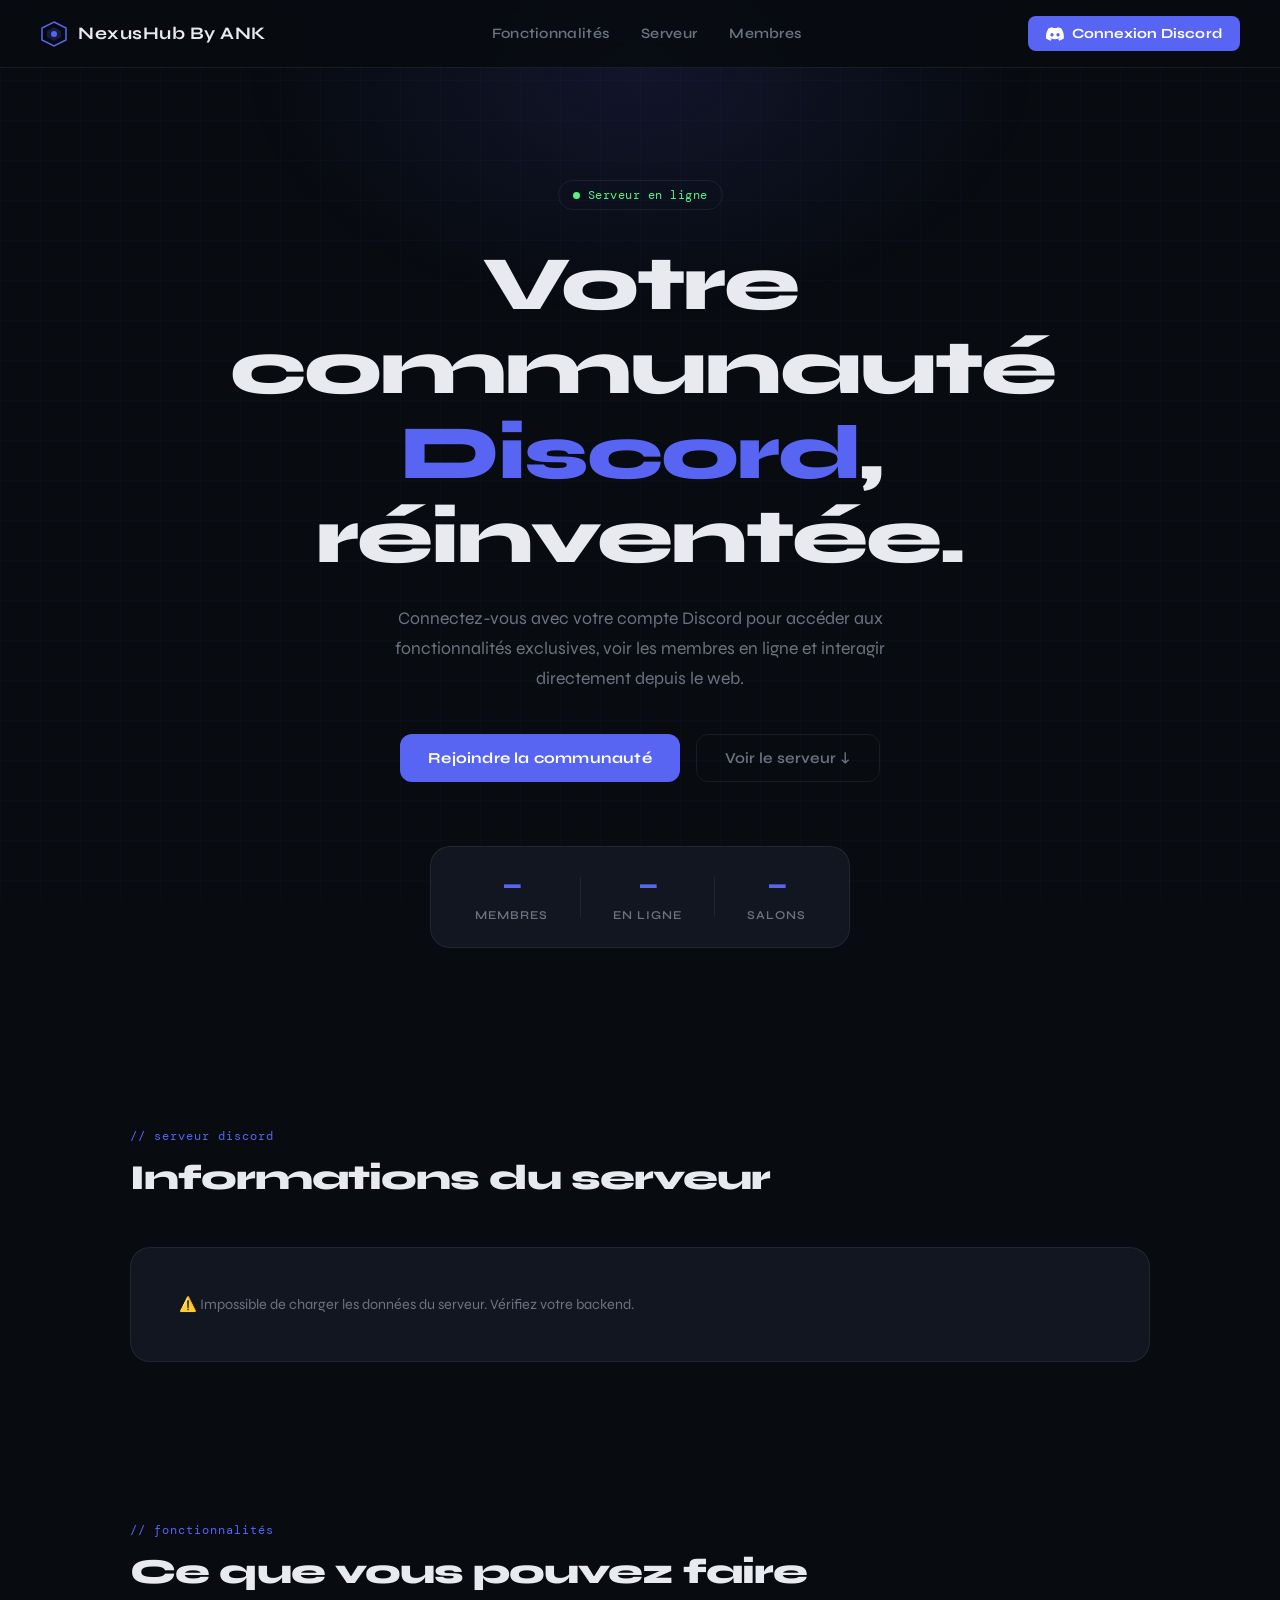
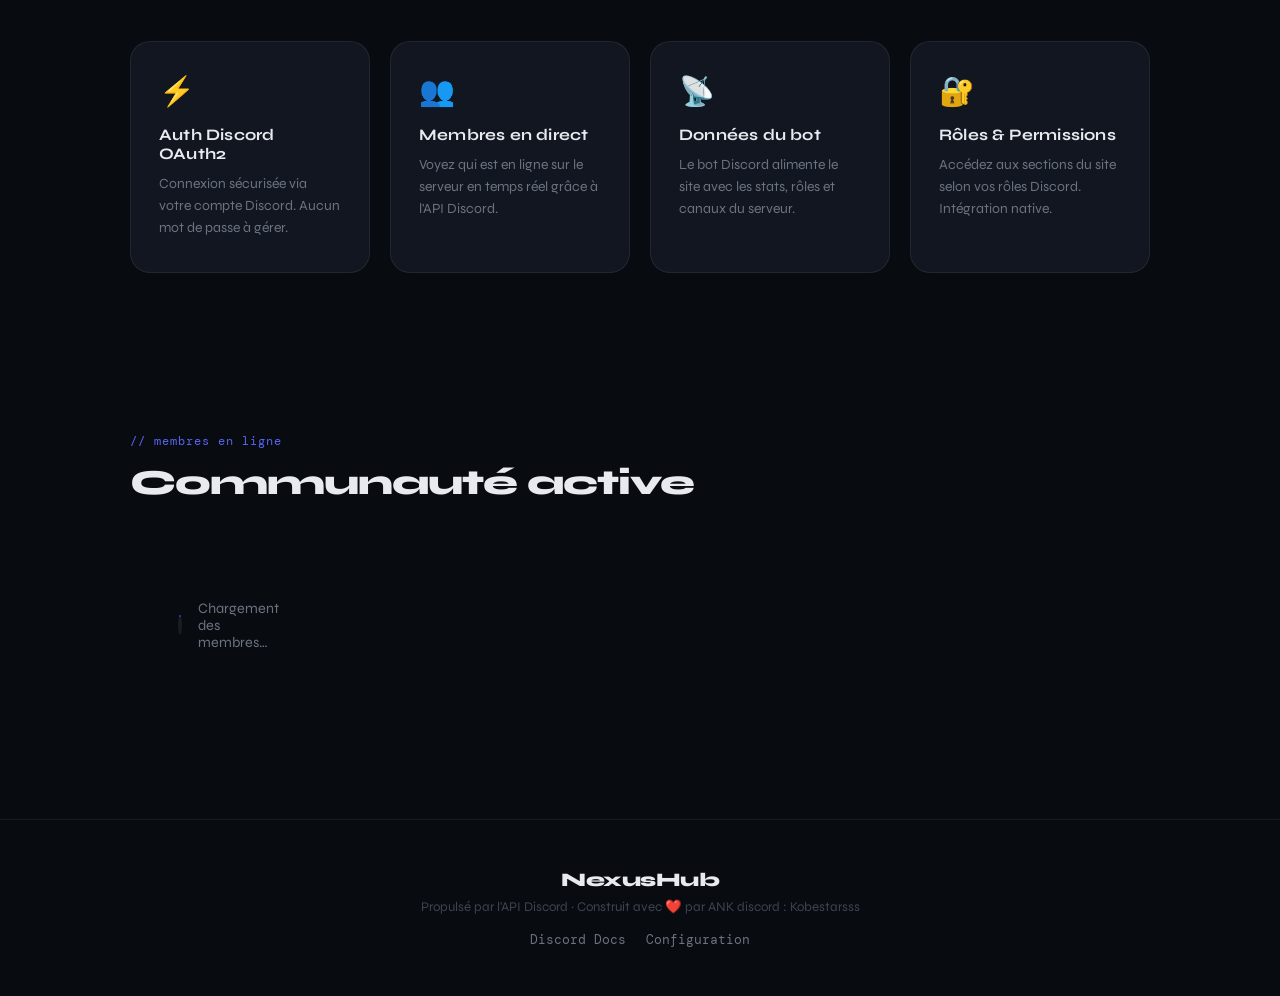
==== index.html @ a1760bae "first commit" ====
<!doctype html>
<html lang="fr">
  <head>
    <meta charset="UTF-8" />
    <meta name="viewport" content="width=device-width, initial-scale=1.0" />
    <title>NexusHub — Discord Connected</title>
    <link rel="stylesheet" href="style.css" />
    <link
      href="https://fonts.googleapis.com/css2?family=Syne:wght@400;600;700;800&family=DM+Mono:wght@300;400;500&display=swap"
      rel="stylesheet"
    />
  </head>
  <body>
    <!-- BACKGROUND -->
    <div class="bg-grid"></div>
    <div class="bg-glow"></div>

    <!-- NAV -->
    <nav class="navbar">
      <div class="nav-logo">
        <svg width="28" height="28" viewBox="0 0 28 28" fill="none">
          <polygon
            points="14,2 26,8 26,20 14,26 2,20 2,8"
            fill="none"
            stroke="var(--accent)"
            stroke-width="1.5"
          />
          <polygon
            points="14,7 21,11 21,17 14,21 7,17 7,11"
            fill="var(--accent)"
            opacity="0.2"
          />
          <circle cx="14" cy="14" r="3" fill="var(--accent)" />
        </svg>
        <span>NexusHub By ANK </span>
      </div>
      <div class="nav-links">
        <a href="#features">Fonctionnalités</a>
        <a href="#server">Serveur</a>
        <a href="#membres">Membres</a>
      </div>
      <div class="nav-actions">
        <div id="auth-status" class="auth-status">
          <button id="login-btn" class="btn-login" onclick="initiateLogin()">
            <svg width="18" height="14" viewBox="0 0 71 55" fill="currentColor">
              <path
                d="M60.1 4.9A58.5 58.5 0 0 0 45.5.4a.2.2 0 0 0-.2.1 40.8 40.8 0 0 0-1.8 3.7 54 54 0 0 0-16.2 0A37.5 37.5 0 0 0 25.4.5a.2.2 0 0 0-.2-.1A58.4 58.4 0 0 0 10.5 5a.2.2 0 0 0-.1.1C1.6 18.7-.9 32 .3 45.1a.2.2 0 0 0 .1.1 58.8 58.8 0 0 0 17.7 9 .2.2 0 0 0 .2-.1c1.4-1.9 2.6-3.8 3.6-5.9a.2.2 0 0 0-.1-.3 38.7 38.7 0 0 1-5.5-2.6.2.2 0 0 1 0-.4c.4-.3.7-.6 1.1-.9a.2.2 0 0 1 .2 0c11.5 5.2 24 5.2 35.3 0a.2.2 0 0 1 .2 0l1 .9a.2.2 0 0 1 0 .4 36.2 36.2 0 0 1-5.5 2.6.2.2 0 0 0-.1.3c1.1 2 2.3 4 3.6 5.9a.2.2 0 0 0 .2.1 58.7 58.7 0 0 0 17.8-9 .2.2 0 0 0 .1-.1c1.5-15.1-2.5-28.2-10.5-39.9a.2.2 0 0 0-.1-.1zM23.7 37.3c-3.5 0-6.4-3.2-6.4-7.1s2.8-7.1 6.4-7.1c3.6 0 6.5 3.2 6.4 7.1 0 3.9-2.8 7.1-6.4 7.1zm23.7 0c-3.5 0-6.4-3.2-6.4-7.1s2.8-7.1 6.4-7.1c3.6 0 6.5 3.2 6.4 7.1 0 3.9-2.8 7.1-6.4 7.1z"
              />
            </svg>
            Connexion Discord
          </button>
        </div>
      </div>
    </nav>

    <!-- HERO -->
    <section class="hero">
      <div class="hero-tag">
        <span class="tag-dot"></span>
        Serveur en ligne
      </div>
      <h1 class="hero-title">
        Votre communauté<br />
        <em>Discord</em>, réinventée.
      </h1>
      <p class="hero-sub">
        Connectez-vous avec votre compte Discord pour accéder aux
        fonctionnalités exclusives, voir les membres en ligne et interagir
        directement depuis le web.
      </p>
      <div class="hero-ctas">
        <button class="btn-primary" onclick="initiateLogin()">
          Rejoindre la communauté
        </button>
        <a href="#server" class="btn-ghost">Voir le serveur ↓</a>
      </div>
      <div class="hero-stats">
        <div class="stat">
          <span class="stat-num" id="stat-members">—</span>
          <span class="stat-label">membres</span>
        </div>
        <div class="stat-sep"></div>
        <div class="stat">
          <span class="stat-num" id="stat-online">—</span>
          <span class="stat-label">en ligne</span>
        </div>
        <div class="stat-sep"></div>
        <div class="stat">
          <span class="stat-num" id="stat-channels">—</span>
          <span class="stat-label">salons</span>
        </div>
      </div>
    </section>

    <!-- SERVER INFO -->
    <section class="section" id="server">
      <div class="section-header">
        <span class="section-tag">// serveur discord</span>
        <h2>Informations du serveur</h2>
      </div>
      <div class="server-card" id="server-card">
        <div class="server-loading">
          <div class="spinner"></div>
          <span>Chargement des données du serveur…</span>
        </div>
      </div>
    </section>

    <!-- FEATURES -->
    <section class="section" id="features">
      <div class="section-header">
        <span class="section-tag">// fonctionnalités</span>
        <h2>Ce que vous pouvez faire</h2>
      </div>
      <div class="features-grid">
        <div class="feature-card">
          <div class="feature-icon">⚡</div>
          <h3>Auth Discord OAuth2</h3>
          <p>
            Connexion sécurisée via votre compte Discord. Aucun mot de passe à
            gérer.
          </p>
        </div>
        <div class="feature-card">
          <div class="feature-icon">👥</div>
          <h3>Membres en direct</h3>
          <p>
            Voyez qui est en ligne sur le serveur en temps réel grâce à l'API
            Discord.
          </p>
        </div>
        <div class="feature-card">
          <div class="feature-icon">📡</div>
          <h3>Données du bot</h3>
          <p>
            Le bot Discord alimente le site avec les stats, rôles et canaux du
            serveur.
          </p>
        </div>
        <div class="feature-card">
          <div class="feature-icon">🔐</div>
          <h3>Rôles & Permissions</h3>
          <p>
            Accédez aux sections du site selon vos rôles Discord. Intégration
            native.
          </p>
        </div>
      </div>
    </section>

    <!-- MEMBRES EN LIGNE -->
    <section class="section" id="membres">
      <div class="section-header">
        <span class="section-tag">// membres en ligne</span>
        <h2>Communauté active</h2>
      </div>
      <div class="members-grid" id="members-grid">
        <div class="members-loading">
          <div class="spinner"></div>
          <span>Chargement des membres…</span>
        </div>
      </div>
    </section>

    <!-- USER PROFILE (hidden by default) -->
    <div class="user-panel" id="user-panel" style="display: none">
      <div class="panel-header">
        <span>Votre profil Discord</span>
        <button onclick="logout()" class="btn-logout">Déconnexion</button>
      </div>
      <div class="panel-body" id="panel-body"></div>
    </div>

    <!-- FOOTER -->
    <footer class="footer">
      <div class="footer-logo">NexusHub</div>
      <p class="footer-sub">
        Propulsé par l'API Discord · Construit avec ❤️ par ANK discord :
        Kobestarsss
      </p>
      <div class="footer-links">
        <a href="https://discord.com/developers/docs" target="_blank"
          >Discord Docs</a
        >
        <a href="config.js">Configuration</a>
      </div>
    </footer>

    <script src="config.js"></script>
    <script src="app.js"></script>
  </body>
</html>
---- style.css ----
/* ===========================
   VARIABLES & RESET
=========================== */
:root {
  --bg: #080b10;
  --bg2: #0d1117;
  --surface: #111620;
  --surface2: #1a2030;
  --border: rgba(255,255,255,0.07);
  --accent: #5865F2;
  --accent-glow: rgba(88,101,242,0.25);
  --accent-light: #7289da;
  --green: #57f287;
  --yellow: #fee75c;
  --red: #ed4245;
  --text: #e8eaf0;
  --text-muted: #6b7280;
  --text-dim: #3d4451;
  --radius: 12px;
  --radius-lg: 20px;
  --font-display: 'Syne', sans-serif;
  --font-mono: 'DM Mono', monospace;
}

*, *::before, *::after { box-sizing: border-box; margin: 0; padding: 0; }

html { scroll-behavior: smooth; }

body {
  background: var(--bg);
  color: var(--text);
  font-family: var(--font-display);
  min-height: 100vh;
  overflow-x: hidden;
}

a { color: inherit; text-decoration: none; }

/* ===========================
   BACKGROUND
=========================== */
.bg-grid {
  position: fixed;
  inset: 0;
  background-image:
    linear-gradient(rgba(88,101,242,0.04) 1px, transparent 1px),
    linear-gradient(90deg, rgba(88,101,242,0.04) 1px, transparent 1px);
  background-size: 40px 40px;
  pointer-events: none;
  z-index: 0;
}

.bg-glow {
  position: fixed;
  top: -20%;
  left: 50%;
  transform: translateX(-50%);
  width: 800px;
  height: 500px;
  background: radial-gradient(ellipse, rgba(88,101,242,0.12) 0%, transparent 70%);
  pointer-events: none;
  z-index: 0;
}

/* ===========================
   NAVBAR
=========================== */
.navbar {
  position: fixed;
  top: 0;
  left: 0;
  right: 0;
  z-index: 100;
  display: flex;
  align-items: center;
  justify-content: space-between;
  padding: 16px 40px;
  background: rgba(8,11,16,0.85);
  backdrop-filter: blur(20px);
  border-bottom: 1px solid var(--border);
}

.nav-logo {
  display: flex;
  align-items: center;
  gap: 10px;
  font-size: 1.1rem;
  font-weight: 700;
  letter-spacing: 0.5px;
}

.nav-links {
  display: flex;
  gap: 32px;
}

.nav-links a {
  color: var(--text-muted);
  font-size: 0.9rem;
  font-weight: 600;
  transition: color 0.2s;
  letter-spacing: 0.3px;
}

.nav-links a:hover { color: var(--text); }

.btn-login {
  display: flex;
  align-items: center;
  gap: 8px;
  padding: 9px 18px;
  background: var(--accent);
  color: white;
  border: none;
  border-radius: 8px;
  font-family: var(--font-display);
  font-size: 0.875rem;
  font-weight: 700;
  cursor: pointer;
  transition: all 0.2s;
  letter-spacing: 0.2px;
}

.btn-login:hover {
  background: var(--accent-light);
  transform: translateY(-1px);
  box-shadow: 0 4px 20px var(--accent-glow);
}

/* ===========================
   HERO
=========================== */
.hero {
  position: relative;
  z-index: 1;
  padding: 180px 40px 100px;
  max-width: 900px;
  margin: 0 auto;
  text-align: center;
}

.hero-tag {
  display: inline-flex;
  align-items: center;
  gap: 8px;
  padding: 6px 14px;
  border: 1px solid var(--border);
  border-radius: 999px;
  font-family: var(--font-mono);
  font-size: 0.78rem;
  color: var(--green);
  margin-bottom: 32px;
  letter-spacing: 0.5px;
}

.tag-dot {
  width: 7px;
  height: 7px;
  background: var(--green);
  border-radius: 50%;
  animation: pulse-green 2s infinite;
}

@keyframes pulse-green {
  0%, 100% { opacity: 1; box-shadow: 0 0 0 0 rgba(87,242,135,0.4); }
  50% { opacity: 0.7; box-shadow: 0 0 0 6px rgba(87,242,135,0); }
}

.hero-title {
  font-size: clamp(2.8rem, 6vw, 5rem);
  font-weight: 800;
  line-height: 1.1;
  letter-spacing: -2px;
  margin-bottom: 24px;
}

.hero-title em {
  font-style: normal;
  color: var(--accent);
  position: relative;
}

.hero-sub {
  font-size: 1.1rem;
  color: var(--text-muted);
  max-width: 560px;
  margin: 0 auto 40px;
  line-height: 1.7;
  font-weight: 400;
}

.hero-ctas {
  display: flex;
  gap: 16px;
  justify-content: center;
  margin-bottom: 64px;
}

.btn-primary {
  padding: 14px 28px;
  background: var(--accent);
  color: white;
  border: none;
  border-radius: var(--radius);
  font-family: var(--font-display);
  font-size: 0.95rem;
  font-weight: 700;
  cursor: pointer;
  transition: all 0.2s;
  letter-spacing: 0.2px;
}

.btn-primary:hover {
  transform: translateY(-2px);
  box-shadow: 0 8px 30px var(--accent-glow);
}

.btn-ghost {
  padding: 14px 28px;
  background: transparent;
  color: var(--text-muted);
  border: 1px solid var(--border);
  border-radius: var(--radius);
  font-size: 0.95rem;
  font-weight: 600;
  cursor: pointer;
  transition: all 0.2s;
  display: flex;
  align-items: center;
}

.btn-ghost:hover { color: var(--text); border-color: rgba(255,255,255,0.15); }

.hero-stats {
  display: flex;
  align-items: center;
  justify-content: center;
  gap: 32px;
  padding: 24px 40px;
  background: var(--surface);
  border: 1px solid var(--border);
  border-radius: var(--radius-lg);
  max-width: 420px;
  margin: 0 auto;
}

.stat { text-align: center; }

.stat-num {
  display: block;
  font-size: 1.6rem;
  font-weight: 800;
  color: var(--accent);
  font-family: var(--font-mono);
  letter-spacing: -1px;
}

.stat-label {
  font-size: 0.75rem;
  color: var(--text-muted);
  font-weight: 600;
  text-transform: uppercase;
  letter-spacing: 1px;
}

.stat-sep {
  width: 1px;
  height: 40px;
  background: var(--border);
}

/* ===========================
   SECTIONS
=========================== */
.section {
  position: relative;
  z-index: 1;
  max-width: 1100px;
  margin: 0 auto;
  padding: 80px 40px;
}

.section-header {
  margin-bottom: 48px;
}

.section-tag {
  font-family: var(--font-mono);
  font-size: 0.78rem;
  color: var(--accent);
  letter-spacing: 1px;
  display: block;
  margin-bottom: 12px;
}

.section-header h2 {
  font-size: 2.2rem;
  font-weight: 800;
  letter-spacing: -1px;
}

/* ===========================
   SERVER CARD
=========================== */
.server-card {
  background: var(--surface);
  border: 1px solid var(--border);
  border-radius: var(--radius-lg);
  overflow: hidden;
}

.server-loading, .members-loading {
  display: flex;
  align-items: center;
  gap: 16px;
  padding: 48px;
  color: var(--text-muted);
  font-size: 0.9rem;
}

.spinner {
  width: 20px;
  height: 20px;
  border: 2px solid var(--border);
  border-top-color: var(--accent);
  border-radius: 50%;
  animation: spin 0.8s linear infinite;
}

@keyframes spin { to { transform: rotate(360deg); } }

.server-info {
  display: flex;
  gap: 0;
}

.server-banner {
  width: 260px;
  flex-shrink: 0;
  background: linear-gradient(135deg, var(--accent) 0%, #4a5bd4 100%);
  min-height: 200px;
  display: flex;
  align-items: center;
  justify-content: center;
  font-size: 4rem;
}

.server-details {
  padding: 32px;
  flex: 1;
}

.server-name {
  font-size: 1.8rem;
  font-weight: 800;
  letter-spacing: -0.5px;
  margin-bottom: 8px;
}

.server-desc {
  color: var(--text-muted);
  font-size: 0.9rem;
  line-height: 1.6;
  margin-bottom: 24px;
}

.server-meta {
  display: flex;
  gap: 20px;
  flex-wrap: wrap;
}

.meta-badge {
  display: flex;
  align-items: center;
  gap: 6px;
  padding: 6px 12px;
  background: var(--surface2);
  border: 1px solid var(--border);
  border-radius: 8px;
  font-size: 0.82rem;
  font-weight: 600;
  color: var(--text-muted);
  font-family: var(--font-mono);
}

.meta-badge .dot {
  width: 7px;
  height: 7px;
  border-radius: 50%;
  background: var(--green);
}

/* ===========================
   FEATURES GRID
=========================== */
.features-grid {
  display: grid;
  grid-template-columns: repeat(auto-fit, minmax(240px, 1fr));
  gap: 20px;
}

.feature-card {
  padding: 32px 28px;
  background: var(--surface);
  border: 1px solid var(--border);
  border-radius: var(--radius-lg);
  transition: all 0.3s;
  position: relative;
  overflow: hidden;
}

.feature-card::before {
  content: '';
  position: absolute;
  top: 0;
  left: 0;
  right: 0;
  height: 1px;
  background: linear-gradient(90deg, transparent, var(--accent-glow), transparent);
  opacity: 0;
  transition: opacity 0.3s;
}

.feature-card:hover { border-color: rgba(88,101,242,0.3); transform: translateY(-2px); }
.feature-card:hover::before { opacity: 1; }

.feature-icon {
  font-size: 1.8rem;
  margin-bottom: 16px;
  display: block;
}

.feature-card h3 {
  font-size: 1rem;
  font-weight: 700;
  margin-bottom: 10px;
  letter-spacing: 0.2px;
}

.feature-card p {
  font-size: 0.875rem;
  color: var(--text-muted);
  line-height: 1.6;
  font-weight: 400;
}

/* ===========================
   MEMBERS GRID
=========================== */
.members-grid {
  display: grid;
  grid-template-columns: repeat(auto-fill, minmax(180px, 1fr));
  gap: 16px;
}

.member-card {
  padding: 20px;
  background: var(--surface);
  border: 1px solid var(--border);
  border-radius: var(--radius);
  display: flex;
  flex-direction: column;
  align-items: center;
  gap: 12px;
  text-align: center;
  transition: all 0.2s;
}

.member-card:hover {
  border-color: rgba(88,101,242,0.3);
  transform: translateY(-2px);
}

.member-avatar {
  position: relative;
  width: 56px;
  height: 56px;
}

.member-avatar img {
  width: 56px;
  height: 56px;
  border-radius: 50%;
  object-fit: cover;
}

.member-avatar-placeholder {
  width: 56px;
  height: 56px;
  border-radius: 50%;
  background: var(--accent);
  display: flex;
  align-items: center;
  justify-content: center;
  font-size: 1.4rem;
  font-weight: 700;
}

.status-dot {
  position: absolute;
  bottom: 1px;
  right: 1px;
  width: 13px;
  height: 13px;
  border-radius: 50%;
  border: 2px solid var(--surface);
}

.status-dot.online { background: var(--green); }
.status-dot.idle { background: var(--yellow); }
.status-dot.dnd { background: var(--red); }
.status-dot.offline { background: var(--text-dim); }

.member-name {
  font-size: 0.9rem;
  font-weight: 700;
  letter-spacing: 0.2px;
}

.member-role {
  font-size: 0.75rem;
  font-family: var(--font-mono);
  color: var(--accent-light);
  background: rgba(88,101,242,0.1);
  padding: 3px 8px;
  border-radius: 4px;
}

/* ===========================
   USER PANEL
=========================== */
.user-panel {
  position: fixed;
  bottom: 24px;
  right: 24px;
  z-index: 200;
  background: var(--surface);
  border: 1px solid rgba(88,101,242,0.3);
  border-radius: var(--radius-lg);
  width: 280px;
  overflow: hidden;
  box-shadow: 0 20px 60px rgba(0,0,0,0.5);
  animation: slideUp 0.3s ease;
}

@keyframes slideUp {
  from { opacity: 0; transform: translateY(20px); }
  to { opacity: 1; transform: translateY(0); }
}

.panel-header {
  display: flex;
  align-items: center;
  justify-content: space-between;
  padding: 14px 18px;
  background: rgba(88,101,242,0.1);
  border-bottom: 1px solid var(--border);
  font-size: 0.82rem;
  font-weight: 700;
  color: var(--text-muted);
  letter-spacing: 0.5px;
  text-transform: uppercase;
  font-family: var(--font-mono);
}

.btn-logout {
  padding: 4px 10px;
  background: rgba(237,66,69,0.15);
  color: var(--red);
  border: 1px solid rgba(237,66,69,0.2);
  border-radius: 6px;
  font-family: var(--font-display);
  font-size: 0.78rem;
  font-weight: 600;
  cursor: pointer;
  transition: all 0.2s;
}

.btn-logout:hover { background: rgba(237,66,69,0.25); }

.panel-body {
  padding: 18px;
  display: flex;
  align-items: center;
  gap: 14px;
}

.panel-avatar {
  width: 48px;
  height: 48px;
  border-radius: 50%;
  border: 2px solid var(--accent);
}

.panel-username {
  font-size: 0.95rem;
  font-weight: 700;
}

.panel-tag {
  font-size: 0.78rem;
  color: var(--text-muted);
  font-family: var(--font-mono);
}

/* ===========================
   FOOTER
=========================== */
.footer {
  position: relative;
  z-index: 1;
  text-align: center;
  padding: 48px 40px;
  border-top: 1px solid var(--border);
  margin-top: 40px;
}

.footer-logo {
  font-size: 1.2rem;
  font-weight: 800;
  margin-bottom: 8px;
  letter-spacing: -0.5px;
}

.footer-sub {
  font-size: 0.83rem;
  color: var(--text-dim);
  margin-bottom: 16px;
}

.footer-links {
  display: flex;
  gap: 20px;
  justify-content: center;
}

.footer-links a {
  font-size: 0.83rem;
  color: var(--text-muted);
  transition: color 0.2s;
  font-family: var(--font-mono);
}

.footer-links a:hover { color: var(--accent); }

/* ===========================
   CONNECTED USER IN NAV
=========================== */
.nav-user {
  display: flex;
  align-items: center;
  gap: 10px;
  padding: 6px 14px 6px 6px;
  background: var(--surface);
  border: 1px solid var(--border);
  border-radius: 999px;
  cursor: pointer;
  transition: all 0.2s;
}

.nav-user:hover { border-color: rgba(88,101,242,0.4); }

.nav-avatar {
  width: 30px;
  height: 30px;
  border-radius: 50%;
}

.nav-username {
  font-size: 0.875rem;
  font-weight: 700;
}

.nav-online-dot {
  width: 8px;
  height: 8px;
  border-radius: 50%;
  background: var(--green);
}

/* ===========================
   TOAST
=========================== */
.toast {
  position: fixed;
  top: 80px;
  right: 24px;
  z-index: 999;
  padding: 12px 20px;
  background: var(--surface2);
  border: 1px solid var(--border);
  border-radius: 10px;
  font-size: 0.875rem;
  font-weight: 600;
  display: flex;
  align-items: center;
  gap: 10px;
  animation: slideDown 0.3s ease;
  box-shadow: 0 8px 30px rgba(0,0,0,0.4);
}

@keyframes slideDown {
  from { opacity: 0; transform: translateY(-12px); }
  to { opacity: 1; transform: translateY(0); }
}

/* ===========================
   RESPONSIVE
=========================== */
@media (max-width: 768px) {
  .navbar { padding: 14px 20px; }
  .nav-links { display: none; }
  .hero { padding: 140px 20px 60px; }
  .hero-title { letter-spacing: -1px; }
  .hero-ctas { flex-direction: column; align-items: center; }
  .section { padding: 60px 20px; }
  .server-info { flex-direction: column; }
  .server-banner { width: 100%; min-height: 140px; }
  .user-panel { right: 12px; bottom: 12px; width: 260px; }
  .features-grid { grid-template-columns: 1fr; }
}
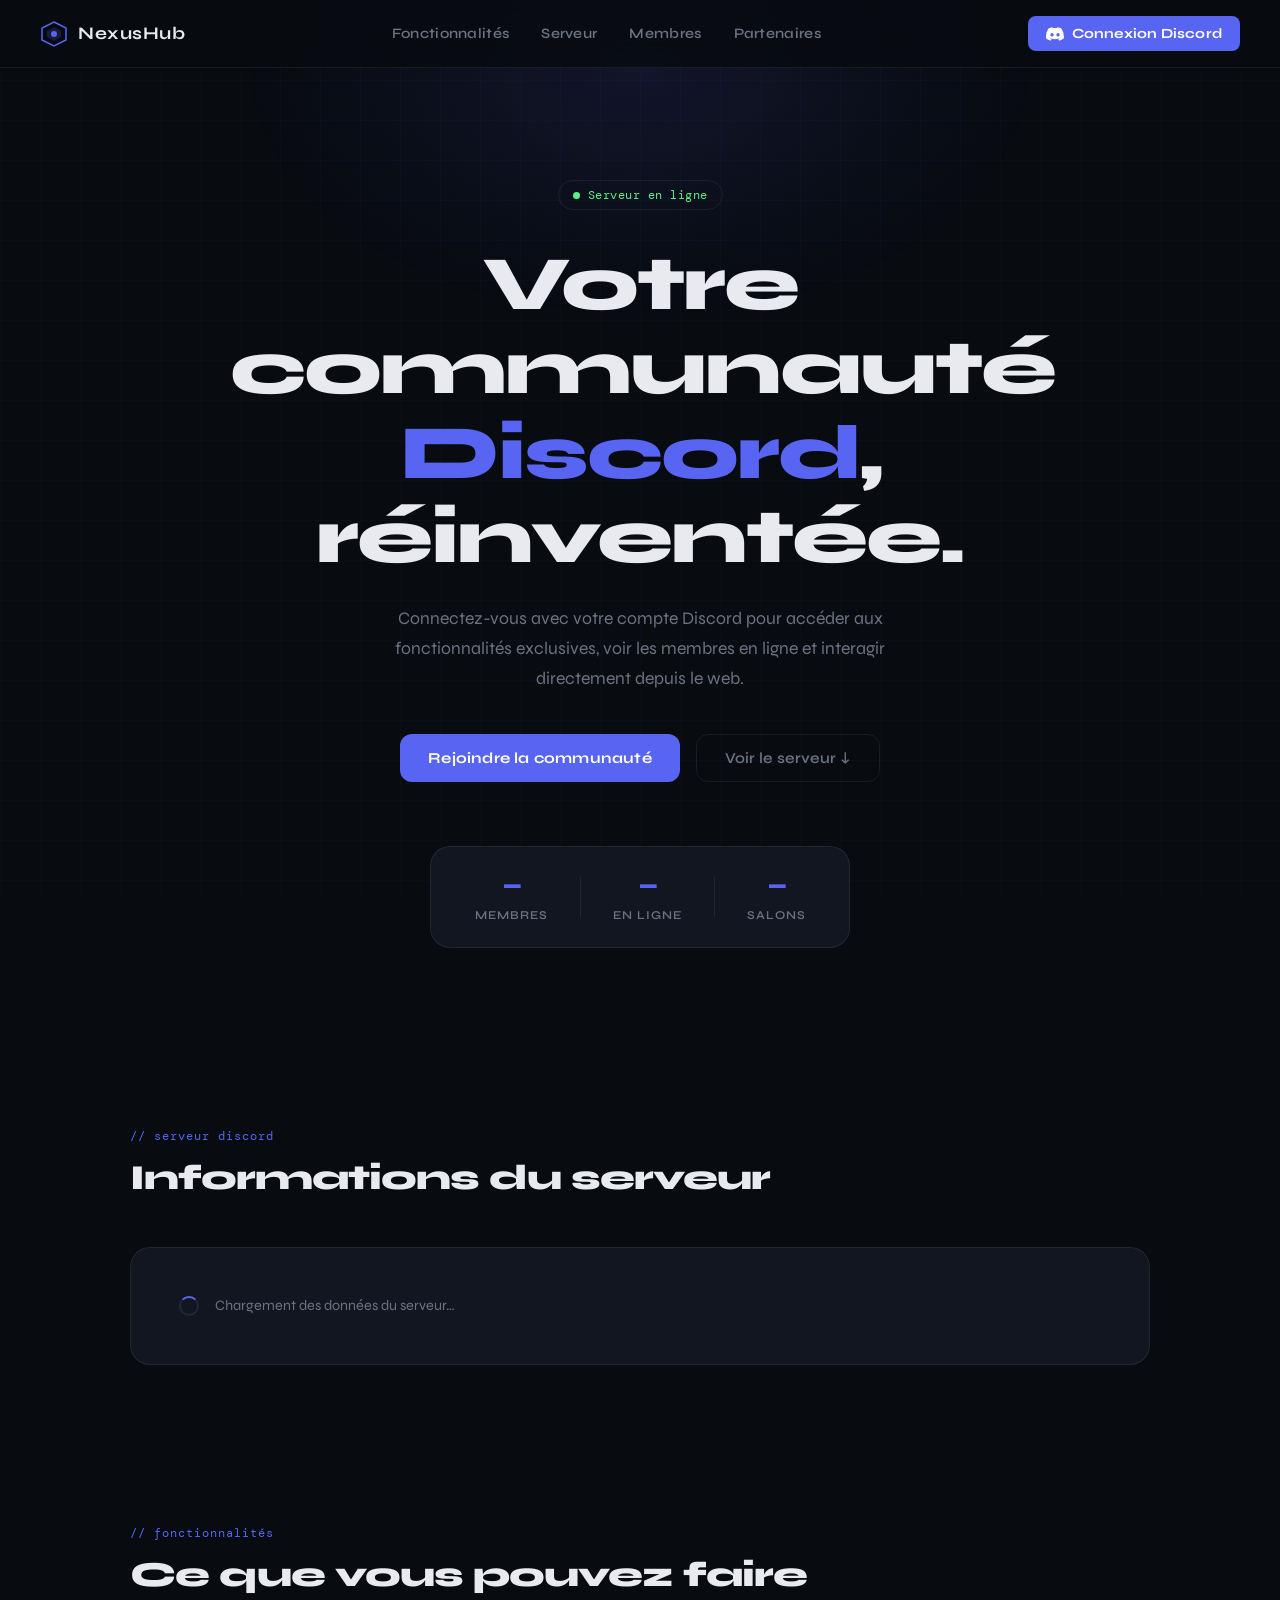
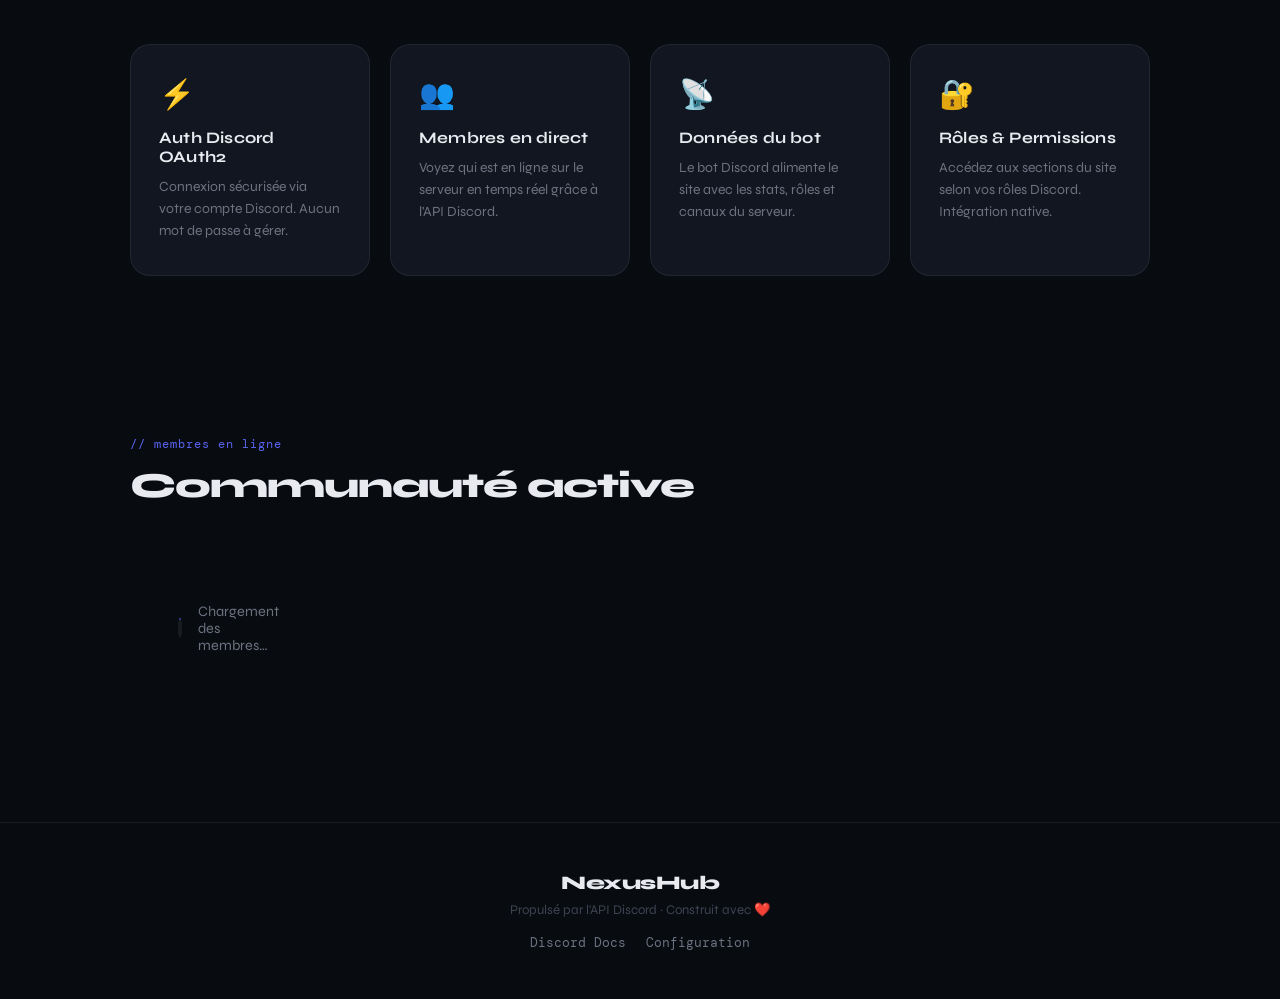
==== commit 8d756097: "update site" ====
--- a/index.html
+++ b/index.html
@@ -1,192 +1,158 @@
-<!doctype html>
+<!DOCTYPE html>
 <html lang="fr">
-  <head>
-    <meta charset="UTF-8" />
-    <meta name="viewport" content="width=device-width, initial-scale=1.0" />
-    <title>NexusHub — Discord Connected</title>
-    <link rel="stylesheet" href="style.css" />
-    <link
-      href="https://fonts.googleapis.com/css2?family=Syne:wght@400;600;700;800&family=DM+Mono:wght@300;400;500&display=swap"
-      rel="stylesheet"
-    />
-  </head>
-  <body>
-    <!-- BACKGROUND -->
-    <div class="bg-grid"></div>
-    <div class="bg-glow"></div>
+<head>
+  <meta charset="UTF-8" />
+  <meta name="viewport" content="width=device-width, initial-scale=1.0" />
+  <title>NexusHub — Discord Connected</title>
+  <link rel="stylesheet" href="style.css" />
+  <link href="https://fonts.googleapis.com/css2?family=Syne:wght@400;600;700;800&family=DM+Mono:wght@300;400;500&display=swap" rel="stylesheet" />
+</head>
+<body>
+  <!-- BACKGROUND -->
+  <div class="bg-grid"></div>
+  <div class="bg-glow"></div>
 
-    <!-- NAV -->
-    <nav class="navbar">
-      <div class="nav-logo">
-        <svg width="28" height="28" viewBox="0 0 28 28" fill="none">
-          <polygon
-            points="14,2 26,8 26,20 14,26 2,20 2,8"
-            fill="none"
-            stroke="var(--accent)"
-            stroke-width="1.5"
-          />
-          <polygon
-            points="14,7 21,11 21,17 14,21 7,17 7,11"
-            fill="var(--accent)"
-            opacity="0.2"
-          />
-          <circle cx="14" cy="14" r="3" fill="var(--accent)" />
-        </svg>
-        <span>NexusHub By ANK </span>
+  <!-- NAV -->
+  <nav class="navbar">
+    <div class="nav-logo">
+      <svg width="28" height="28" viewBox="0 0 28 28" fill="none">
+        <polygon points="14,2 26,8 26,20 14,26 2,20 2,8" fill="none" stroke="var(--accent)" stroke-width="1.5"/>
+        <polygon points="14,7 21,11 21,17 14,21 7,17 7,11" fill="var(--accent)" opacity="0.2"/>
+        <circle cx="14" cy="14" r="3" fill="var(--accent)"/>
+      </svg>
+      <span>NexusHub</span>
+    </div>
+    <div class="nav-links">
+      <a href="#features">Fonctionnalités</a>
+      <a href="#server">Serveur</a>
+      <a href="#membres">Membres</a>
+      <a href="partenaires.html">Partenaires</a>
+    </div>
+    <div class="nav-actions">
+      <div id="auth-status" class="auth-status">
+        <button id="login-btn" class="btn-login" onclick="initiateLogin()">
+          <svg width="18" height="14" viewBox="0 0 71 55" fill="currentColor">
+            <path d="M60.1 4.9A58.5 58.5 0 0 0 45.5.4a.2.2 0 0 0-.2.1 40.8 40.8 0 0 0-1.8 3.7 54 54 0 0 0-16.2 0A37.5 37.5 0 0 0 25.4.5a.2.2 0 0 0-.2-.1A58.4 58.4 0 0 0 10.5 5a.2.2 0 0 0-.1.1C1.6 18.7-.9 32 .3 45.1a.2.2 0 0 0 .1.1 58.8 58.8 0 0 0 17.7 9 .2.2 0 0 0 .2-.1c1.4-1.9 2.6-3.8 3.6-5.9a.2.2 0 0 0-.1-.3 38.7 38.7 0 0 1-5.5-2.6.2.2 0 0 1 0-.4c.4-.3.7-.6 1.1-.9a.2.2 0 0 1 .2 0c11.5 5.2 24 5.2 35.3 0a.2.2 0 0 1 .2 0l1 .9a.2.2 0 0 1 0 .4 36.2 36.2 0 0 1-5.5 2.6.2.2 0 0 0-.1.3c1.1 2 2.3 4 3.6 5.9a.2.2 0 0 0 .2.1 58.7 58.7 0 0 0 17.8-9 .2.2 0 0 0 .1-.1c1.5-15.1-2.5-28.2-10.5-39.9a.2.2 0 0 0-.1-.1zM23.7 37.3c-3.5 0-6.4-3.2-6.4-7.1s2.8-7.1 6.4-7.1c3.6 0 6.5 3.2 6.4 7.1 0 3.9-2.8 7.1-6.4 7.1zm23.7 0c-3.5 0-6.4-3.2-6.4-7.1s2.8-7.1 6.4-7.1c3.6 0 6.5 3.2 6.4 7.1 0 3.9-2.8 7.1-6.4 7.1z"/>
+          </svg>
+          Connexion Discord
+        </button>
       </div>
-      <div class="nav-links">
-        <a href="#features">Fonctionnalités</a>
-        <a href="#server">Serveur</a>
-        <a href="#membres">Membres</a>
+    </div>
+  </nav>
+
+  <!-- HERO -->
+  <section class="hero">
+    <div class="hero-tag">
+      <span class="tag-dot"></span>
+      Serveur en ligne
+    </div>
+    <h1 class="hero-title">
+      Votre communauté<br/>
+      <em>Discord</em>, réinventée.
+    </h1>
+    <p class="hero-sub">
+      Connectez-vous avec votre compte Discord pour accéder aux fonctionnalités exclusives, voir les membres en ligne et interagir directement depuis le web.
+    </p>
+    <div class="hero-ctas">
+      <button class="btn-primary" onclick="initiateLogin()">Rejoindre la communauté</button>
+      <a href="#server" class="btn-ghost">Voir le serveur ↓</a>
+    </div>
+    <div class="hero-stats">
+      <div class="stat">
+        <span class="stat-num" id="stat-members">—</span>
+        <span class="stat-label">membres</span>
       </div>
-      <div class="nav-actions">
-        <div id="auth-status" class="auth-status">
-          <button id="login-btn" class="btn-login" onclick="initiateLogin()">
-            <svg width="18" height="14" viewBox="0 0 71 55" fill="currentColor">
-              <path
-                d="M60.1 4.9A58.5 58.5 0 0 0 45.5.4a.2.2 0 0 0-.2.1 40.8 40.8 0 0 0-1.8 3.7 54 54 0 0 0-16.2 0A37.5 37.5 0 0 0 25.4.5a.2.2 0 0 0-.2-.1A58.4 58.4 0 0 0 10.5 5a.2.2 0 0 0-.1.1C1.6 18.7-.9 32 .3 45.1a.2.2 0 0 0 .1.1 58.8 58.8 0 0 0 17.7 9 .2.2 0 0 0 .2-.1c1.4-1.9 2.6-3.8 3.6-5.9a.2.2 0 0 0-.1-.3 38.7 38.7 0 0 1-5.5-2.6.2.2 0 0 1 0-.4c.4-.3.7-.6 1.1-.9a.2.2 0 0 1 .2 0c11.5 5.2 24 5.2 35.3 0a.2.2 0 0 1 .2 0l1 .9a.2.2 0 0 1 0 .4 36.2 36.2 0 0 1-5.5 2.6.2.2 0 0 0-.1.3c1.1 2 2.3 4 3.6 5.9a.2.2 0 0 0 .2.1 58.7 58.7 0 0 0 17.8-9 .2.2 0 0 0 .1-.1c1.5-15.1-2.5-28.2-10.5-39.9a.2.2 0 0 0-.1-.1zM23.7 37.3c-3.5 0-6.4-3.2-6.4-7.1s2.8-7.1 6.4-7.1c3.6 0 6.5 3.2 6.4 7.1 0 3.9-2.8 7.1-6.4 7.1zm23.7 0c-3.5 0-6.4-3.2-6.4-7.1s2.8-7.1 6.4-7.1c3.6 0 6.5 3.2 6.4 7.1 0 3.9-2.8 7.1-6.4 7.1z"
-              />
-            </svg>
-            Connexion Discord
-          </button>
-        </div>
+      <div class="stat-sep"></div>
+      <div class="stat">
+        <span class="stat-num" id="stat-online">—</span>
+        <span class="stat-label">en ligne</span>
       </div>
-    </nav>
+      <div class="stat-sep"></div>
+      <div class="stat">
+        <span class="stat-num" id="stat-channels">—</span>
+        <span class="stat-label">salons</span>
+      </div>
+    </div>
+  </section>
 
-    <!-- HERO -->
-    <section class="hero">
-      <div class="hero-tag">
-        <span class="tag-dot"></span>
-        Serveur en ligne
+  <!-- SERVER INFO -->
+  <section class="section" id="server">
+    <div class="section-header">
+      <span class="section-tag">// serveur discord</span>
+      <h2>Informations du serveur</h2>
+    </div>
+    <div class="server-card" id="server-card">
+      <div class="server-loading">
+        <div class="spinner"></div>
+        <span>Chargement des données du serveur…</span>
       </div>
-      <h1 class="hero-title">
-        Votre communauté<br />
-        <em>Discord</em>, réinventée.
-      </h1>
-      <p class="hero-sub">
-        Connectez-vous avec votre compte Discord pour accéder aux
-        fonctionnalités exclusives, voir les membres en ligne et interagir
-        directement depuis le web.
-      </p>
-      <div class="hero-ctas">
-        <button class="btn-primary" onclick="initiateLogin()">
-          Rejoindre la communauté
-        </button>
-        <a href="#server" class="btn-ghost">Voir le serveur ↓</a>
+    </div>
+  </section>
+
+  <!-- FEATURES -->
+  <section class="section" id="features">
+    <div class="section-header">
+      <span class="section-tag">// fonctionnalités</span>
+      <h2>Ce que vous pouvez faire</h2>
+    </div>
+    <div class="features-grid">
+      <div class="feature-card">
+        <div class="feature-icon">⚡</div>
+        <h3>Auth Discord OAuth2</h3>
+        <p>Connexion sécurisée via votre compte Discord. Aucun mot de passe à gérer.</p>
       </div>
-      <div class="hero-stats">
-        <div class="stat">
-          <span class="stat-num" id="stat-members">—</span>
-          <span class="stat-label">membres</span>
-        </div>
-        <div class="stat-sep"></div>
-        <div class="stat">
-          <span class="stat-num" id="stat-online">—</span>
-          <span class="stat-label">en ligne</span>
-        </div>
-        <div class="stat-sep"></div>
-        <div class="stat">
-          <span class="stat-num" id="stat-channels">—</span>
-          <span class="stat-label">salons</span>
-        </div>
+      <div class="feature-card">
+        <div class="feature-icon">👥</div>
+        <h3>Membres en direct</h3>
+        <p>Voyez qui est en ligne sur le serveur en temps réel grâce à l'API Discord.</p>
       </div>
-    </section>
+      <div class="feature-card">
+        <div class="feature-icon">📡</div>
+        <h3>Données du bot</h3>
+        <p>Le bot Discord alimente le site avec les stats, rôles et canaux du serveur.</p>
+      </div>
+      <div class="feature-card">
+        <div class="feature-icon">🔐</div>
+        <h3>Rôles & Permissions</h3>
+        <p>Accédez aux sections du site selon vos rôles Discord. Intégration native.</p>
+      </div>
+    </div>
+  </section>
 
-    <!-- SERVER INFO -->
-    <section class="section" id="server">
-      <div class="section-header">
-        <span class="section-tag">// serveur discord</span>
-        <h2>Informations du serveur</h2>
+  <!-- MEMBRES EN LIGNE -->
+  <section class="section" id="membres">
+    <div class="section-header">
+      <span class="section-tag">// membres en ligne</span>
+      <h2>Communauté active</h2>
+    </div>
+    <div class="members-grid" id="members-grid">
+      <div class="members-loading">
+        <div class="spinner"></div>
+        <span>Chargement des membres…</span>
       </div>
-      <div class="server-card" id="server-card">
-        <div class="server-loading">
-          <div class="spinner"></div>
-          <span>Chargement des données du serveur…</span>
-        </div>
-      </div>
-    </section>
+    </div>
+  </section>
 
-    <!-- FEATURES -->
-    <section class="section" id="features">
-      <div class="section-header">
-        <span class="section-tag">// fonctionnalités</span>
-        <h2>Ce que vous pouvez faire</h2>
-      </div>
-      <div class="features-grid">
-        <div class="feature-card">
-          <div class="feature-icon">⚡</div>
-          <h3>Auth Discord OAuth2</h3>
-          <p>
-            Connexion sécurisée via votre compte Discord. Aucun mot de passe à
-            gérer.
-          </p>
-        </div>
-        <div class="feature-card">
-          <div class="feature-icon">👥</div>
-          <h3>Membres en direct</h3>
-          <p>
-            Voyez qui est en ligne sur le serveur en temps réel grâce à l'API
-            Discord.
-          </p>
-        </div>
-        <div class="feature-card">
-          <div class="feature-icon">📡</div>
-          <h3>Données du bot</h3>
-          <p>
-            Le bot Discord alimente le site avec les stats, rôles et canaux du
-            serveur.
-          </p>
-        </div>
-        <div class="feature-card">
-          <div class="feature-icon">🔐</div>
-          <h3>Rôles & Permissions</h3>
-          <p>
-            Accédez aux sections du site selon vos rôles Discord. Intégration
-            native.
-          </p>
-        </div>
-      </div>
-    </section>
+  <!-- USER PROFILE (hidden by default) -->
+  <div class="user-panel" id="user-panel" style="display:none">
+    <div class="panel-header">
+      <span>Votre profil Discord</span>
+      <button onclick="logout()" class="btn-logout">Déconnexion</button>
+    </div>
+    <div class="panel-body" id="panel-body"></div>
+  </div>
 
-    <!-- MEMBRES EN LIGNE -->
-    <section class="section" id="membres">
-      <div class="section-header">
-        <span class="section-tag">// membres en ligne</span>
-        <h2>Communauté active</h2>
-      </div>
-      <div class="members-grid" id="members-grid">
-        <div class="members-loading">
-          <div class="spinner"></div>
-          <span>Chargement des membres…</span>
-        </div>
-      </div>
-    </section>
+  <!-- FOOTER -->
+  <footer class="footer">
+    <div class="footer-logo">NexusHub</div>
+    <p class="footer-sub">Propulsé par l'API Discord · Construit avec ❤️</p>
+    <div class="footer-links">
+      <a href="https://discord.com/developers/docs" target="_blank">Discord Docs</a>
+      <a href="config.js">Configuration</a>
+    </div>
+  </footer>
 
-    <!-- USER PROFILE (hidden by default) -->
-    <div class="user-panel" id="user-panel" style="display: none">
-      <div class="panel-header">
-        <span>Votre profil Discord</span>
-        <button onclick="logout()" class="btn-logout">Déconnexion</button>
-      </div>
-      <div class="panel-body" id="panel-body"></div>
-    </div>
-
-    <!-- FOOTER -->
-    <footer class="footer">
-      <div class="footer-logo">NexusHub</div>
-      <p class="footer-sub">
-        Propulsé par l'API Discord · Construit avec ❤️ par ANK discord :
-        Kobestarsss
-      </p>
-      <div class="footer-links">
-        <a href="https://discord.com/developers/docs" target="_blank"
-          >Discord Docs</a
-        >
-        <a href="config.js">Configuration</a>
-      </div>
-    </footer>
-
-    <script src="config.js"></script>
-    <script src="app.js"></script>
-  </body>
+  <script src="config.js"></script>
+  <script src="app.js"></script>
+</body>
 </html>
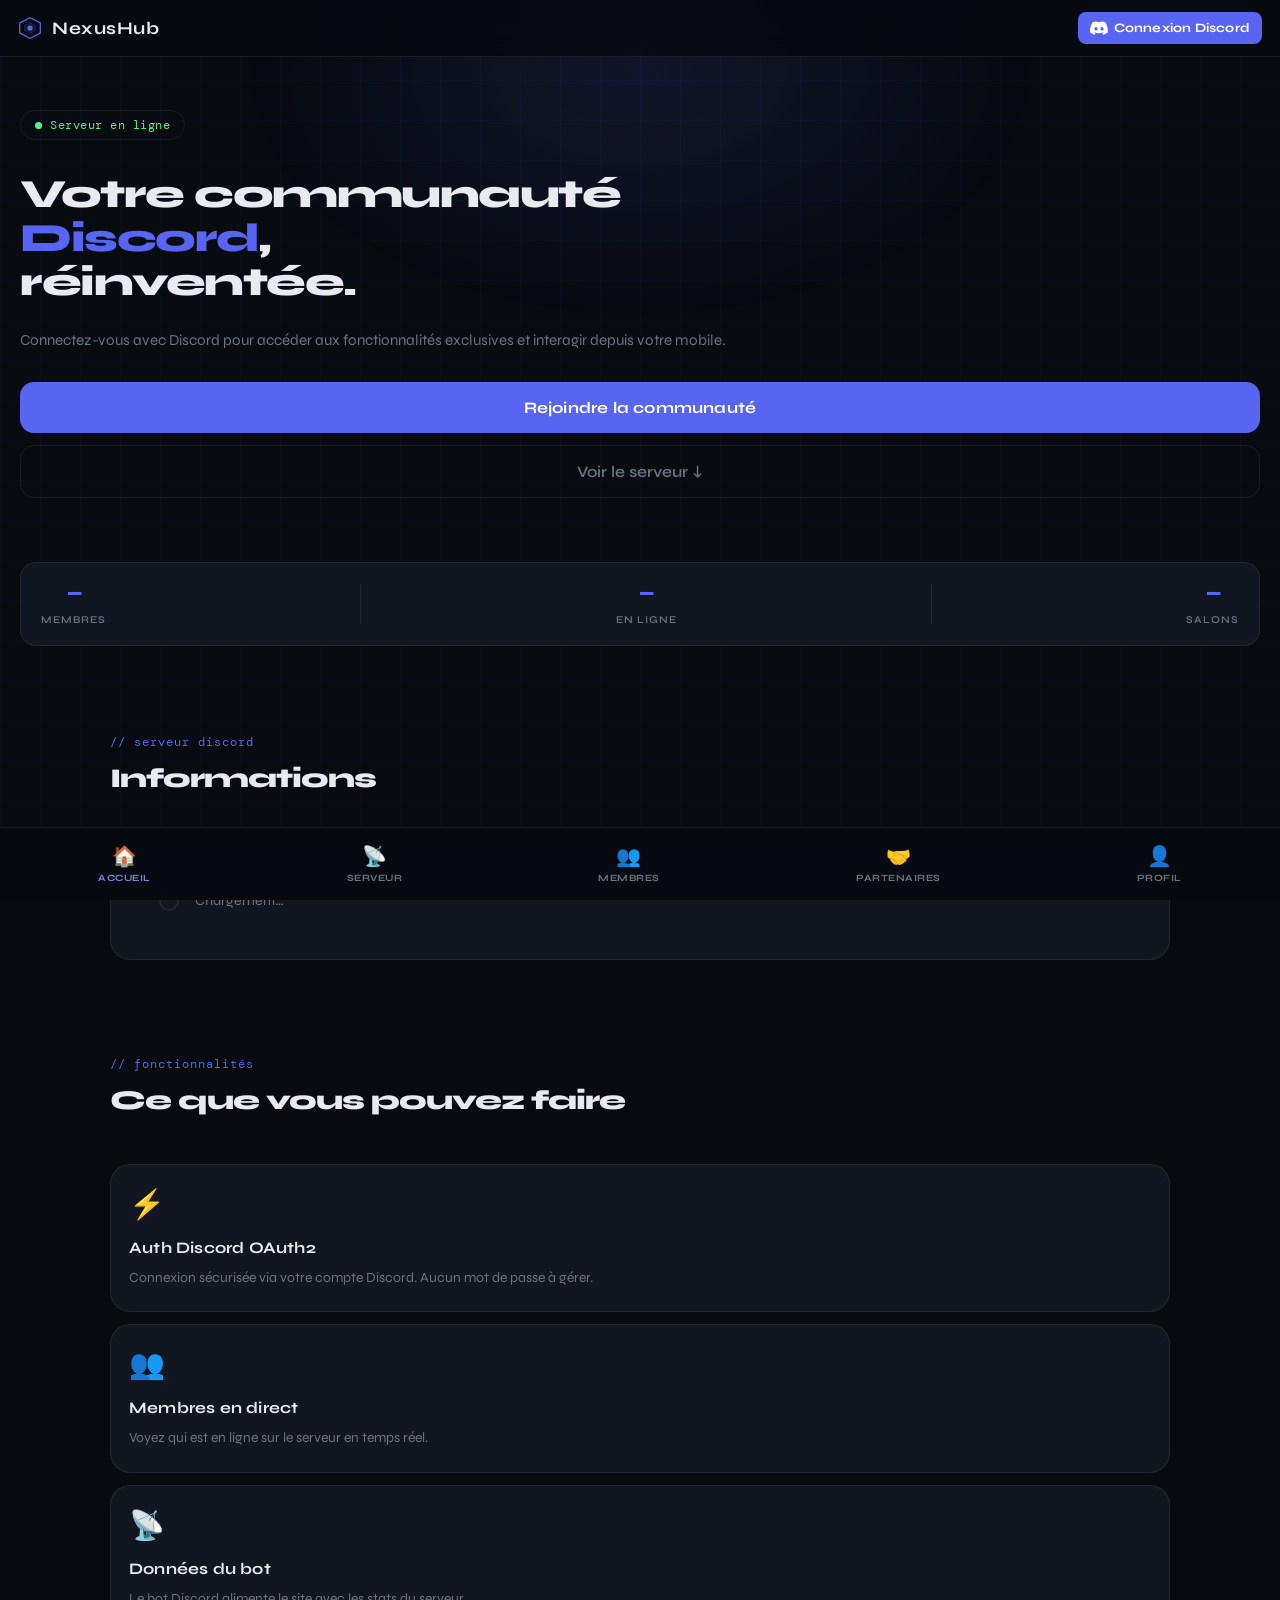
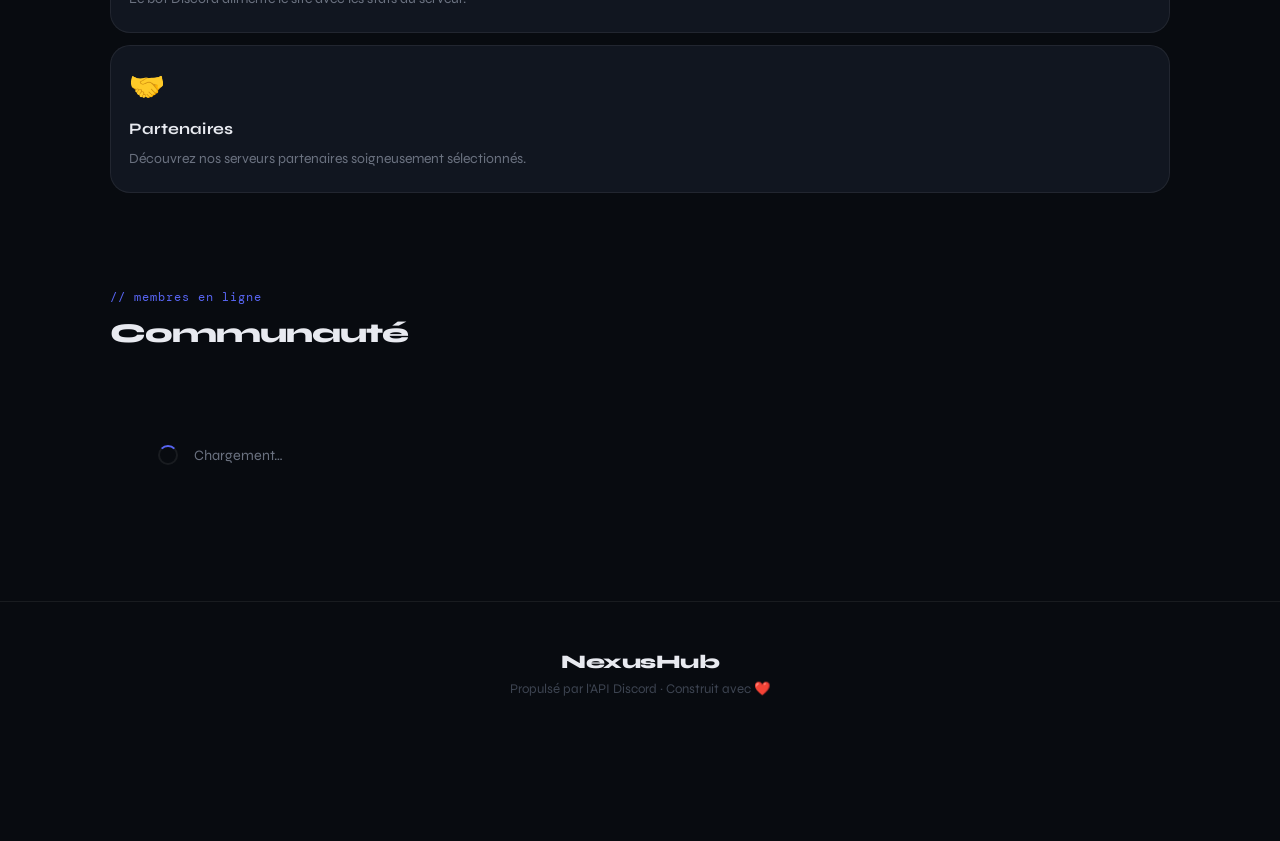
==== commit 6261b621: "mobile responsive" ====
--- a/index.html
+++ b/index.html
@@ -2,56 +2,180 @@
 <html lang="fr">
 <head>
   <meta charset="UTF-8" />
-  <meta name="viewport" content="width=device-width, initial-scale=1.0" />
-  <title>NexusHub — Discord Connected</title>
+  <meta name="viewport" content="width=device-width, initial-scale=1.0, viewport-fit=cover" />
+  <meta name="theme-color" content="#080b10" />
+  <meta name="apple-mobile-web-app-capable" content="yes" />
+  <meta name="apple-mobile-web-app-status-bar-style" content="black-translucent" />
+  <title>NexusHub</title>
   <link rel="stylesheet" href="style.css" />
   <link href="https://fonts.googleapis.com/css2?family=Syne:wght@400;600;700;800&family=DM+Mono:wght@300;400;500&display=swap" rel="stylesheet" />
+  <style>
+    * { -webkit-tap-highlight-color: transparent; }
+    body { padding-bottom: env(safe-area-inset-bottom); }
+
+    .bottom-nav {
+      position: fixed;
+      bottom: 0; left: 0; right: 0;
+      z-index: 200;
+      background: rgba(8,11,16,0.96);
+      backdrop-filter: blur(20px);
+      border-top: 1px solid var(--border);
+      padding: 10px 0 calc(10px + env(safe-area-inset-bottom));
+      display: flex;
+      justify-content: space-around;
+    }
+
+    .bnav-item {
+      display: flex;
+      flex-direction: column;
+      align-items: center;
+      gap: 3px;
+      padding: 6px 12px;
+      cursor: pointer;
+      color: var(--text-muted);
+      font-size: 0.6rem;
+      font-weight: 700;
+      text-transform: uppercase;
+      letter-spacing: 0.5px;
+      text-decoration: none;
+      transition: color 0.2s;
+      -webkit-tap-highlight-color: transparent;
+    }
+
+    .bnav-item.active, .bnav-item:hover { color: var(--accent-light); }
+    .bnav-icon { font-size: 1.25rem; }
+
+    .navbar {
+      padding: 12px 18px;
+      padding-top: calc(12px + env(safe-area-inset-top));
+    }
+
+    .nav-links { display: none !important; }
+
+    .hero {
+      padding: 110px 20px 40px;
+      text-align: left;
+      max-width: 100%;
+    }
+
+    .hero-title {
+      font-size: 2.5rem;
+      letter-spacing: -1.5px;
+      text-align: left;
+    }
+
+    .hero-sub {
+      font-size: 0.95rem;
+      text-align: left;
+      margin: 0 0 28px;
+      max-width: 100%;
+    }
+
+    .hero-ctas {
+      justify-content: flex-start;
+      flex-direction: column;
+      gap: 12px;
+    }
+
+    .btn-primary, .btn-ghost {
+      width: 100%;
+      justify-content: center;
+      padding: 16px 24px;
+      font-size: 1rem;
+      border-radius: 14px;
+    }
+
+    .btn-ghost { display: flex; }
+
+    .hero-stats {
+      max-width: 100%;
+      border-radius: 16px;
+      padding: 18px 20px;
+      gap: 0;
+      justify-content: space-between;
+      margin: 24px 0 0;
+    }
+
+    .stat-num { font-size: 1.3rem; }
+    .stat-label { font-size: 0.65rem; }
+
+    .section { padding: 48px 20px; }
+    .section-header h2 { font-size: 1.7rem; }
+
+    .server-info { flex-direction: column; }
+    .server-banner { width: 100%; min-height: 110px; }
+    .server-details { padding: 18px; }
+    .server-name { font-size: 1.3rem; }
+    .server-meta { gap: 10px; }
+
+    .features-grid { grid-template-columns: 1fr; gap: 12px; }
+    .feature-card { padding: 22px 18px; }
+    .feature-card:active { transform: scale(0.98); }
+
+    .members-grid { grid-template-columns: repeat(2, 1fr); gap: 10px; }
+    .member-card { padding: 14px 10px; }
+    .member-card:active { transform: scale(0.97); }
+    .member-avatar img, .member-avatar-placeholder { width: 48px; height: 48px; }
+
+    .user-panel {
+      bottom: 80px;
+      right: 12px;
+      left: 12px;
+      width: auto;
+    }
+
+    .footer { margin-bottom: 80px; }
+
+    .btn-login {
+      font-size: 0.8rem;
+      padding: 8px 12px;
+      gap: 6px;
+    }
+
+    .nav-user {
+      padding: 5px 10px 5px 5px;
+    }
+
+    .nav-username { font-size: 0.8rem; }
+
+    section, .section { scroll-margin-top: 70px; }
+
+    .toast { top: auto; bottom: 90px; right: 12px; left: 12px; justify-content: center; }
+  </style>
 </head>
 <body>
-  <!-- BACKGROUND -->
   <div class="bg-grid"></div>
   <div class="bg-glow"></div>
 
-  <!-- NAV -->
   <nav class="navbar">
     <div class="nav-logo">
-      <svg width="28" height="28" viewBox="0 0 28 28" fill="none">
+      <svg width="24" height="24" viewBox="0 0 28 28" fill="none">
         <polygon points="14,2 26,8 26,20 14,26 2,20 2,8" fill="none" stroke="var(--accent)" stroke-width="1.5"/>
         <polygon points="14,7 21,11 21,17 14,21 7,17 7,11" fill="var(--accent)" opacity="0.2"/>
         <circle cx="14" cy="14" r="3" fill="var(--accent)"/>
       </svg>
       <span>NexusHub</span>
     </div>
-    <div class="nav-links">
-      <a href="#features">Fonctionnalités</a>
-      <a href="#server">Serveur</a>
-      <a href="#membres">Membres</a>
-      <a href="partenaires.html">Partenaires</a>
-    </div>
-    <div class="nav-actions">
-      <div id="auth-status" class="auth-status">
-        <button id="login-btn" class="btn-login" onclick="initiateLogin()">
-          <svg width="18" height="14" viewBox="0 0 71 55" fill="currentColor">
-            <path d="M60.1 4.9A58.5 58.5 0 0 0 45.5.4a.2.2 0 0 0-.2.1 40.8 40.8 0 0 0-1.8 3.7 54 54 0 0 0-16.2 0A37.5 37.5 0 0 0 25.4.5a.2.2 0 0 0-.2-.1A58.4 58.4 0 0 0 10.5 5a.2.2 0 0 0-.1.1C1.6 18.7-.9 32 .3 45.1a.2.2 0 0 0 .1.1 58.8 58.8 0 0 0 17.7 9 .2.2 0 0 0 .2-.1c1.4-1.9 2.6-3.8 3.6-5.9a.2.2 0 0 0-.1-.3 38.7 38.7 0 0 1-5.5-2.6.2.2 0 0 1 0-.4c.4-.3.7-.6 1.1-.9a.2.2 0 0 1 .2 0c11.5 5.2 24 5.2 35.3 0a.2.2 0 0 1 .2 0l1 .9a.2.2 0 0 1 0 .4 36.2 36.2 0 0 1-5.5 2.6.2.2 0 0 0-.1.3c1.1 2 2.3 4 3.6 5.9a.2.2 0 0 0 .2.1 58.7 58.7 0 0 0 17.8-9 .2.2 0 0 0 .1-.1c1.5-15.1-2.5-28.2-10.5-39.9a.2.2 0 0 0-.1-.1zM23.7 37.3c-3.5 0-6.4-3.2-6.4-7.1s2.8-7.1 6.4-7.1c3.6 0 6.5 3.2 6.4 7.1 0 3.9-2.8 7.1-6.4 7.1zm23.7 0c-3.5 0-6.4-3.2-6.4-7.1s2.8-7.1 6.4-7.1c3.6 0 6.5 3.2 6.4 7.1 0 3.9-2.8 7.1-6.4 7.1z"/>
-          </svg>
-          Connexion Discord
-        </button>
-      </div>
+    <div id="auth-status" class="auth-status">
+      <button id="login-btn" class="btn-login" onclick="initiateLogin()">
+        <svg width="16" height="13" viewBox="0 0 71 55" fill="currentColor">
+          <path d="M60.1 4.9A58.5 58.5 0 0 0 45.5.4a.2.2 0 0 0-.2.1 40.8 40.8 0 0 0-1.8 3.7 54 54 0 0 0-16.2 0A37.5 37.5 0 0 0 25.4.5a.2.2 0 0 0-.2-.1A58.4 58.4 0 0 0 10.5 5a.2.2 0 0 0-.1.1C1.6 18.7-.9 32 .3 45.1a.2.2 0 0 0 .1.1 58.8 58.8 0 0 0 17.7 9 .2.2 0 0 0 .2-.1c1.4-1.9 2.6-3.8 3.6-5.9a.2.2 0 0 0-.1-.3 38.7 38.7 0 0 1-5.5-2.6.2.2 0 0 1 0-.4c.4-.3.7-.6 1.1-.9a.2.2 0 0 1 .2 0c11.5 5.2 24 5.2 35.3 0a.2.2 0 0 1 .2 0l1 .9a.2.2 0 0 1 0 .4 36.2 36.2 0 0 1-5.5 2.6.2.2 0 0 0-.1.3c1.1 2 2.3 4 3.6 5.9a.2.2 0 0 0 .2.1 58.7 58.7 0 0 0 17.8-9 .2.2 0 0 0 .1-.1c1.5-15.1-2.5-28.2-10.5-39.9a.2.2 0 0 0-.1-.1zM23.7 37.3c-3.5 0-6.4-3.2-6.4-7.1s2.8-7.1 6.4-7.1c3.6 0 6.5 3.2 6.4 7.1 0 3.9-2.8 7.1-6.4 7.1zm23.7 0c-3.5 0-6.4-3.2-6.4-7.1s2.8-7.1 6.4-7.1c3.6 0 6.5 3.2 6.4 7.1 0 3.9-2.8 7.1-6.4 7.1z"/>
+        </svg>
+        Connexion
+      </button>
     </div>
   </nav>
 
-  <!-- HERO -->
   <section class="hero">
     <div class="hero-tag">
       <span class="tag-dot"></span>
       Serveur en ligne
     </div>
     <h1 class="hero-title">
-      Votre communauté<br/>
-      <em>Discord</em>, réinventée.
+      Votre communauté<br/><em>Discord</em>,<br/>réinventée.
     </h1>
     <p class="hero-sub">
-      Connectez-vous avec votre compte Discord pour accéder aux fonctionnalités exclusives, voir les membres en ligne et interagir directement depuis le web.
+      Connectez-vous avec Discord pour accéder aux fonctionnalités exclusives et interagir depuis votre mobile.
     </p>
     <div class="hero-ctas">
       <button class="btn-primary" onclick="initiateLogin()">Rejoindre la communauté</button>
@@ -75,21 +199,19 @@
     </div>
   </section>
 
-  <!-- SERVER INFO -->
   <section class="section" id="server">
     <div class="section-header">
       <span class="section-tag">// serveur discord</span>
-      <h2>Informations du serveur</h2>
+      <h2>Informations</h2>
     </div>
     <div class="server-card" id="server-card">
       <div class="server-loading">
         <div class="spinner"></div>
-        <span>Chargement des données du serveur…</span>
-      </div>
-    </div>
-  </section>
-
-  <!-- FEATURES -->
+        <span>Chargement…</span>
+      </div>
+    </div>
+  </section>
+
   <section class="section" id="features">
     <div class="section-header">
       <span class="section-tag">// fonctionnalités</span>
@@ -104,53 +226,64 @@
       <div class="feature-card">
         <div class="feature-icon">👥</div>
         <h3>Membres en direct</h3>
-        <p>Voyez qui est en ligne sur le serveur en temps réel grâce à l'API Discord.</p>
+        <p>Voyez qui est en ligne sur le serveur en temps réel.</p>
       </div>
       <div class="feature-card">
         <div class="feature-icon">📡</div>
         <h3>Données du bot</h3>
-        <p>Le bot Discord alimente le site avec les stats, rôles et canaux du serveur.</p>
-      </div>
-      <div class="feature-card">
-        <div class="feature-icon">🔐</div>
-        <h3>Rôles & Permissions</h3>
-        <p>Accédez aux sections du site selon vos rôles Discord. Intégration native.</p>
-      </div>
-    </div>
-  </section>
-
-  <!-- MEMBRES EN LIGNE -->
+        <p>Le bot Discord alimente le site avec les stats du serveur.</p>
+      </div>
+      <div class="feature-card">
+        <div class="feature-icon">🤝</div>
+        <h3>Partenaires</h3>
+        <p>Découvrez nos serveurs partenaires soigneusement sélectionnés.</p>
+      </div>
+    </div>
+  </section>
+
   <section class="section" id="membres">
     <div class="section-header">
       <span class="section-tag">// membres en ligne</span>
-      <h2>Communauté active</h2>
+      <h2>Communauté</h2>
     </div>
     <div class="members-grid" id="members-grid">
       <div class="members-loading">
         <div class="spinner"></div>
-        <span>Chargement des membres…</span>
-      </div>
-    </div>
-  </section>
-
-  <!-- USER PROFILE (hidden by default) -->
+        <span>Chargement…</span>
+      </div>
+    </div>
+  </section>
+
   <div class="user-panel" id="user-panel" style="display:none">
     <div class="panel-header">
-      <span>Votre profil Discord</span>
+      <span>Votre profil</span>
       <button onclick="logout()" class="btn-logout">Déconnexion</button>
     </div>
     <div class="panel-body" id="panel-body"></div>
   </div>
 
-  <!-- FOOTER -->
   <footer class="footer">
     <div class="footer-logo">NexusHub</div>
     <p class="footer-sub">Propulsé par l'API Discord · Construit avec ❤️</p>
-    <div class="footer-links">
-      <a href="https://discord.com/developers/docs" target="_blank">Discord Docs</a>
-      <a href="config.js">Configuration</a>
-    </div>
   </footer>
+
+  <nav class="bottom-nav">
+    <a href="#" class="bnav-item active" onclick="window.scrollTo({top:0,behavior:'smooth'});return false">
+      <span class="bnav-icon">🏠</span>Accueil
+    </a>
+    <a href="#server" class="bnav-item">
+      <span class="bnav-icon">📡</span>Serveur
+    </a>
+    <a href="#membres" class="bnav-item">
+      <span class="bnav-icon">👥</span>Membres
+    </a>
+    <a href="partenaires.html" class="bnav-item">
+      <span class="bnav-icon">🤝</span>Partenaires
+    </a>
+    <a href="#" class="bnav-item" onclick="togglePanel();return false">
+      <span class="bnav-icon">👤</span>Profil
+    </a>
+  </nav>
 
   <script src="config.js"></script>
   <script src="app.js"></script>
